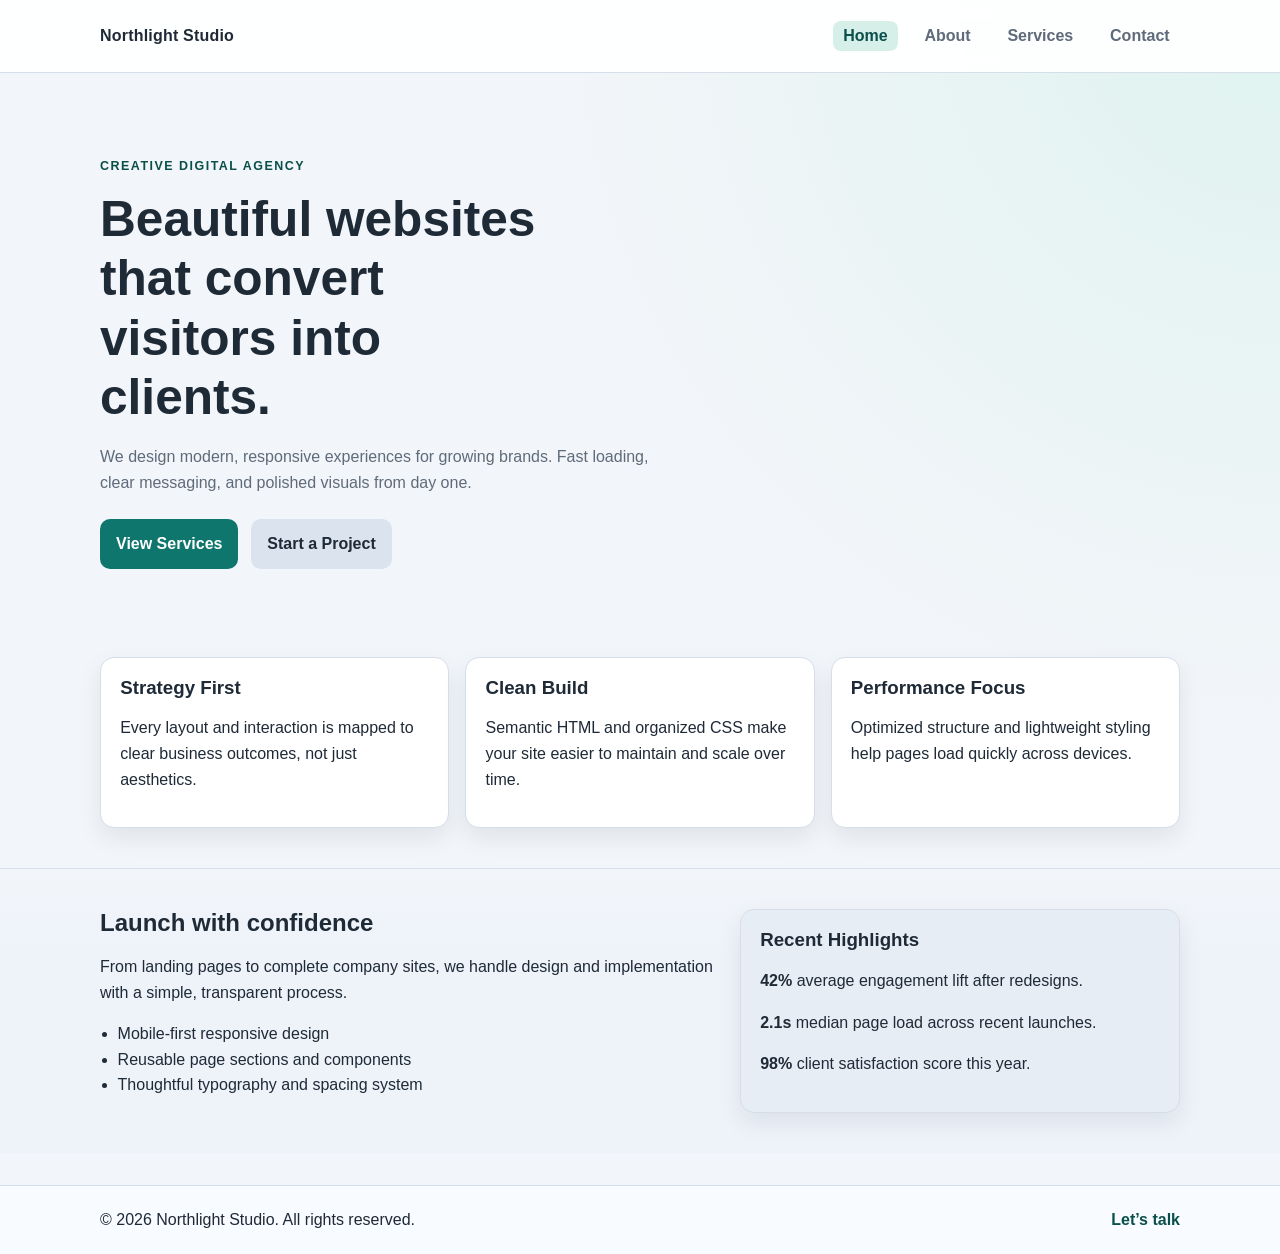
==== index.html @ 60588a70 "initial commit website" ====
﻿<!DOCTYPE html>
<html lang="en">
<head>
  <meta charset="UTF-8" />
  <meta name="viewport" content="width=device-width, initial-scale=1.0" />
  <title>Northlight Studio | Home</title>
  <link rel="stylesheet" href="resources/css/styles.css" />
</head>
<body>
  <header class="site-header">
    <div class="container nav-wrap">
      <a class="brand" href="index.html">Northlight Studio</a>
      <nav>
        <ul class="nav-links">
          <li><a class="active" href="index.html">Home</a></li>
          <li><a href="about.html">About</a></li>
          <li><a href="services.html">Services</a></li>
          <li><a href="contact.html">Contact</a></li>
        </ul>
      </nav>
    </div>
  </header>

  <main>
    <section class="hero">
      <div class="container">
        <p class="kicker">Creative Digital Agency</p>
        <h1>Beautiful websites that convert visitors into clients.</h1>
        <p class="lead">We design modern, responsive experiences for growing brands. Fast loading, clear messaging, and polished visuals from day one.</p>
        <div class="hero-actions">
          <a class="btn btn-primary" href="services.html">View Services</a>
          <a class="btn btn-secondary" href="contact.html">Start a Project</a>
        </div>
      </div>
    </section>

    <section class="section">
      <div class="container grid three-col">
        <article class="card">
          <h3>Strategy First</h3>
          <p>Every layout and interaction is mapped to clear business outcomes, not just aesthetics.</p>
        </article>
        <article class="card">
          <h3>Clean Build</h3>
          <p>Semantic HTML and organized CSS make your site easier to maintain and scale over time.</p>
        </article>
        <article class="card">
          <h3>Performance Focus</h3>
          <p>Optimized structure and lightweight styling help pages load quickly across devices.</p>
        </article>
      </div>
    </section>

    <section class="section section-alt">
      <div class="container split">
        <div>
          <h2>Launch with confidence</h2>
          <p>From landing pages to complete company sites, we handle design and implementation with a simple, transparent process.</p>
          <ul class="check-list">
            <li>Mobile-first responsive design</li>
            <li>Reusable page sections and components</li>
            <li>Thoughtful typography and spacing system</li>
          </ul>
        </div>
        <div class="panel">
          <h3>Recent Highlights</h3>
          <p><strong>42%</strong> average engagement lift after redesigns.</p>
          <p><strong>2.1s</strong> median page load across recent launches.</p>
          <p><strong>98%</strong> client satisfaction score this year.</p>
        </div>
      </div>
    </section>
  </main>

  <footer class="site-footer">
    <div class="container footer-wrap">
      <p>© 2026 Northlight Studio. All rights reserved.</p>
      <a href="contact.html">Let’s talk</a>
    </div>
  </footer>
</body>
</html>
---- resources/css/styles.css ----
﻿:root {
  --bg: #f2f5f9;
  --surface: #ffffff;
  --surface-alt: #e7edf5;
  --text: #1f2a37;
  --muted: #5f6b7a;
  --accent: #0f766e;
  --accent-dark: #0a4f4a;
  --border: #d6deea;
  --shadow: 0 10px 25px rgba(15, 24, 38, 0.08);
  --radius: 14px;
  --container: 1080px;
}

* {
  box-sizing: border-box;
}

body {
  margin: 0;
  font-family: "Segoe UI", Tahoma, Geneva, Verdana, sans-serif;
  color: var(--text);
  background: radial-gradient(circle at top right, #dff3ef, transparent 40%), var(--bg);
  line-height: 1.6;
}

.container {
  width: min(92%, var(--container));
  margin: 0 auto;
}

.site-header {
  position: sticky;
  top: 0;
  z-index: 20;
  background: rgba(255, 255, 255, 0.92);
  backdrop-filter: blur(8px);
  border-bottom: 1px solid var(--border);
}

.nav-wrap {
  display: flex;
  align-items: center;
  justify-content: space-between;
  min-height: 72px;
}

.brand {
  color: var(--text);
  text-decoration: none;
  font-weight: 700;
  letter-spacing: 0.2px;
}

.nav-links {
  list-style: none;
  display: flex;
  gap: 1rem;
  margin: 0;
  padding: 0;
}

.nav-links a {
  text-decoration: none;
  color: var(--muted);
  font-weight: 600;
  padding: 0.4rem 0.65rem;
  border-radius: 8px;
}

.nav-links a:hover,
.nav-links a.active {
  color: var(--accent-dark);
  background: #d7efe9;
}

.hero,
.sub-hero {
  padding: 4.5rem 0 3rem;
}

.kicker {
  text-transform: uppercase;
  letter-spacing: 0.12em;
  color: var(--accent-dark);
  font-weight: 700;
  font-size: 0.78rem;
}

h1,
h2,
h3 {
  margin: 0 0 0.8rem;
  line-height: 1.2;
}

h1 {
  font-size: clamp(2rem, 4vw, 3.1rem);
  max-width: 16ch;
}

.lead {
  max-width: 62ch;
  color: var(--muted);
  margin-bottom: 1.5rem;
}

.hero-actions {
  display: flex;
  flex-wrap: wrap;
  gap: 0.8rem;
}

.btn {
  display: inline-block;
  text-decoration: none;
  border: 0;
  border-radius: 10px;
  padding: 0.75rem 1rem;
  font-weight: 700;
  cursor: pointer;
}

.btn-primary {
  background: var(--accent);
  color: #fff;
}

.btn-primary:hover {
  background: var(--accent-dark);
}

.btn-secondary {
  background: #dbe3ef;
  color: var(--text);
}

.section {
  padding: 2.5rem 0;
}

.section-alt {
  background: linear-gradient(180deg, transparent, #eef3fa 30%, #eef3fa);
  border-top: 1px solid var(--border);
}

.grid {
  display: grid;
  gap: 1rem;
}

.three-col {
  grid-template-columns: repeat(3, minmax(0, 1fr));
}

.split {
  display: grid;
  grid-template-columns: 1.4fr 1fr;
  gap: 1.5rem;
  align-items: start;
}

.card,
.panel {
  background: var(--surface);
  border: 1px solid var(--border);
  border-radius: var(--radius);
  padding: 1.2rem;
  box-shadow: var(--shadow);
}

.panel {
  background: var(--surface-alt);
}

.check-list {
  margin: 0;
  padding-left: 1.1rem;
}

.price {
  margin: 0.4rem 0 0;
  font-weight: 700;
  color: var(--accent-dark);
}

.form-card {
  display: grid;
  gap: 0.55rem;
}

label {
  font-weight: 600;
  margin-top: 0.4rem;
}

input,
textarea {
  width: 100%;
  border: 1px solid #c9d3e2;
  border-radius: 10px;
  padding: 0.75rem;
  font: inherit;
}

input:focus,
textarea:focus {
  outline: 2px solid #8cd3ca;
  border-color: transparent;
}

.site-footer {
  border-top: 1px solid var(--border);
  margin-top: 2rem;
  background: #f8fbff;
}

.footer-wrap {
  min-height: 68px;
  display: flex;
  justify-content: space-between;
  align-items: center;
  gap: 1rem;
  flex-wrap: wrap;
}

.site-footer a {
  color: var(--accent-dark);
  text-decoration: none;
  font-weight: 600;
}

@media (max-width: 900px) {
  .three-col,
  .split {
    grid-template-columns: 1fr;
  }

  .nav-wrap {
    flex-direction: column;
    justify-content: center;
    gap: 0.6rem;
    padding: 0.8rem 0;
  }
}
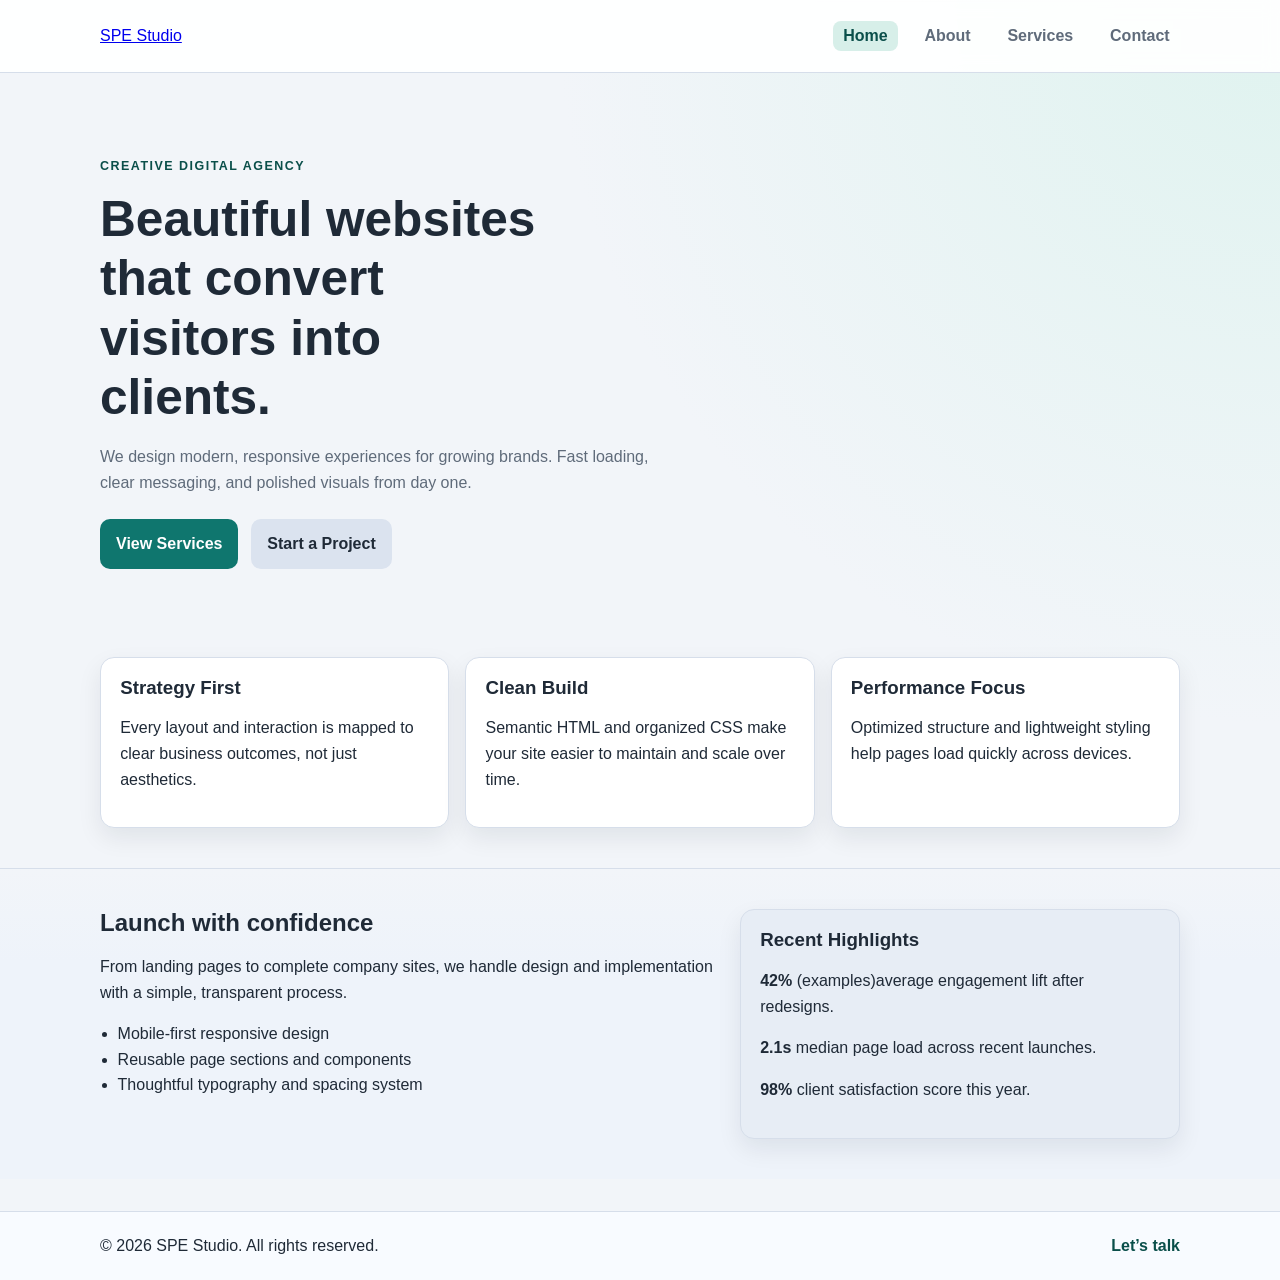
==== commit 49afc489: "website update ver .1" ====
--- a/index.html
+++ b/index.html
@@ -3,13 +3,13 @@
 <head>
   <meta charset="UTF-8" />
   <meta name="viewport" content="width=device-width, initial-scale=1.0" />
-  <title>Northlight Studio | Home</title>
+  <title>SPE Design Studio | Home</title>
   <link rel="stylesheet" href="resources/css/styles.css" />
 </head>
 <body>
   <header class="site-header">
     <div class="container nav-wrap">
-      <a class="brand" href="index.html">Northlight Studio</a>
+      <a clas="brand" href="index.html">SPE Studio</a>
       <nav>
         <ul class="nav-links">
           <li><a class="active" href="index.html">Home</a></li>
@@ -64,7 +64,7 @@
         </div>
         <div class="panel">
           <h3>Recent Highlights</h3>
-          <p><strong>42%</strong> average engagement lift after redesigns.</p>
+          <p><strong>42%</strong> (examples)average engagement lift after redesigns.</p>
           <p><strong>2.1s</strong> median page load across recent launches.</p>
           <p><strong>98%</strong> client satisfaction score this year.</p>
         </div>
@@ -74,9 +74,9 @@
 
   <footer class="site-footer">
     <div class="container footer-wrap">
-      <p>© 2026 Northlight Studio. All rights reserved.</p>
+      <p>© 2026 SPE Studio. All rights reserved.</p>
       <a href="contact.html">Let’s talk</a>
     </div>
   </footer>
 </body>
-</html>
+</html>
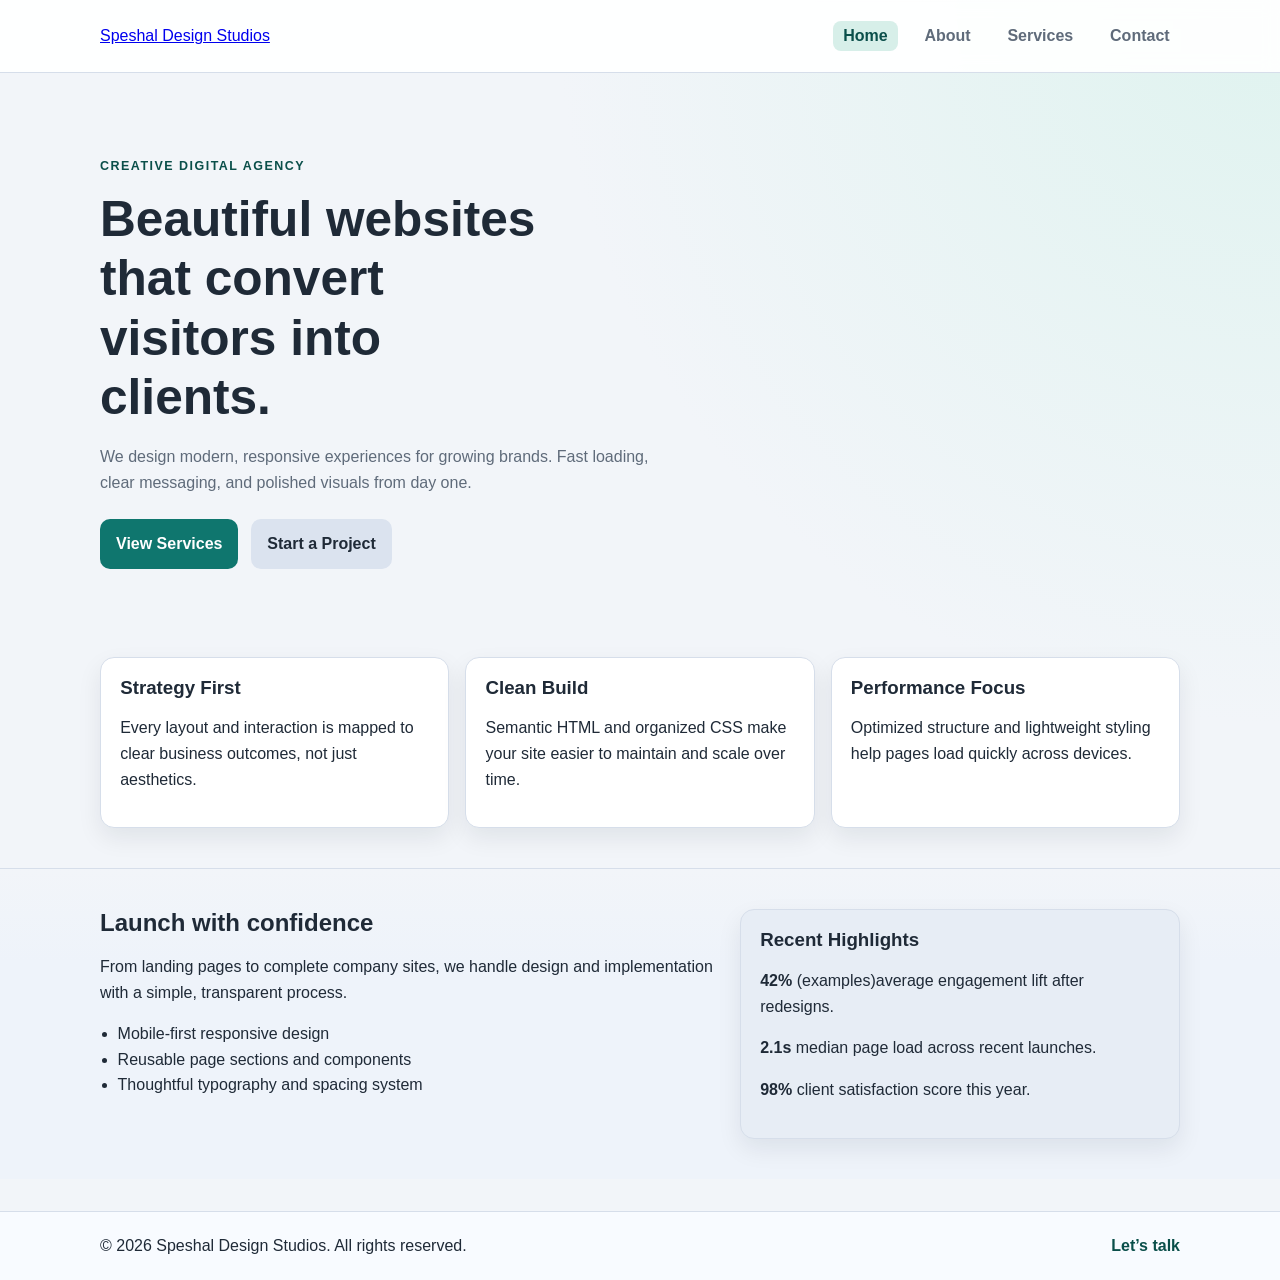
==== commit 187029b9: "Update index.html" ====
--- a/index.html
+++ b/index.html
@@ -3,13 +3,13 @@
 <head>
   <meta charset="UTF-8" />
   <meta name="viewport" content="width=device-width, initial-scale=1.0" />
-  <title>SPE Design Studio | Home</title>
+  <title>Speshal Design Studio | Home</title>
   <link rel="stylesheet" href="resources/css/styles.css" />
 </head>
 <body>
   <header class="site-header">
     <div class="container nav-wrap">
-      <a clas="brand" href="index.html">SPE Studio</a>
+      <a clas="brand" href="index.html">Speshal Design Studios</a>
       <nav>
         <ul class="nav-links">
           <li><a class="active" href="index.html">Home</a></li>
@@ -74,7 +74,7 @@
 
   <footer class="site-footer">
     <div class="container footer-wrap">
-      <p>© 2026 SPE Studio. All rights reserved.</p>
+      <p>© 2026 Speshal Design Studios. All rights reserved.</p>
       <a href="contact.html">Let’s talk</a>
     </div>
   </footer>
